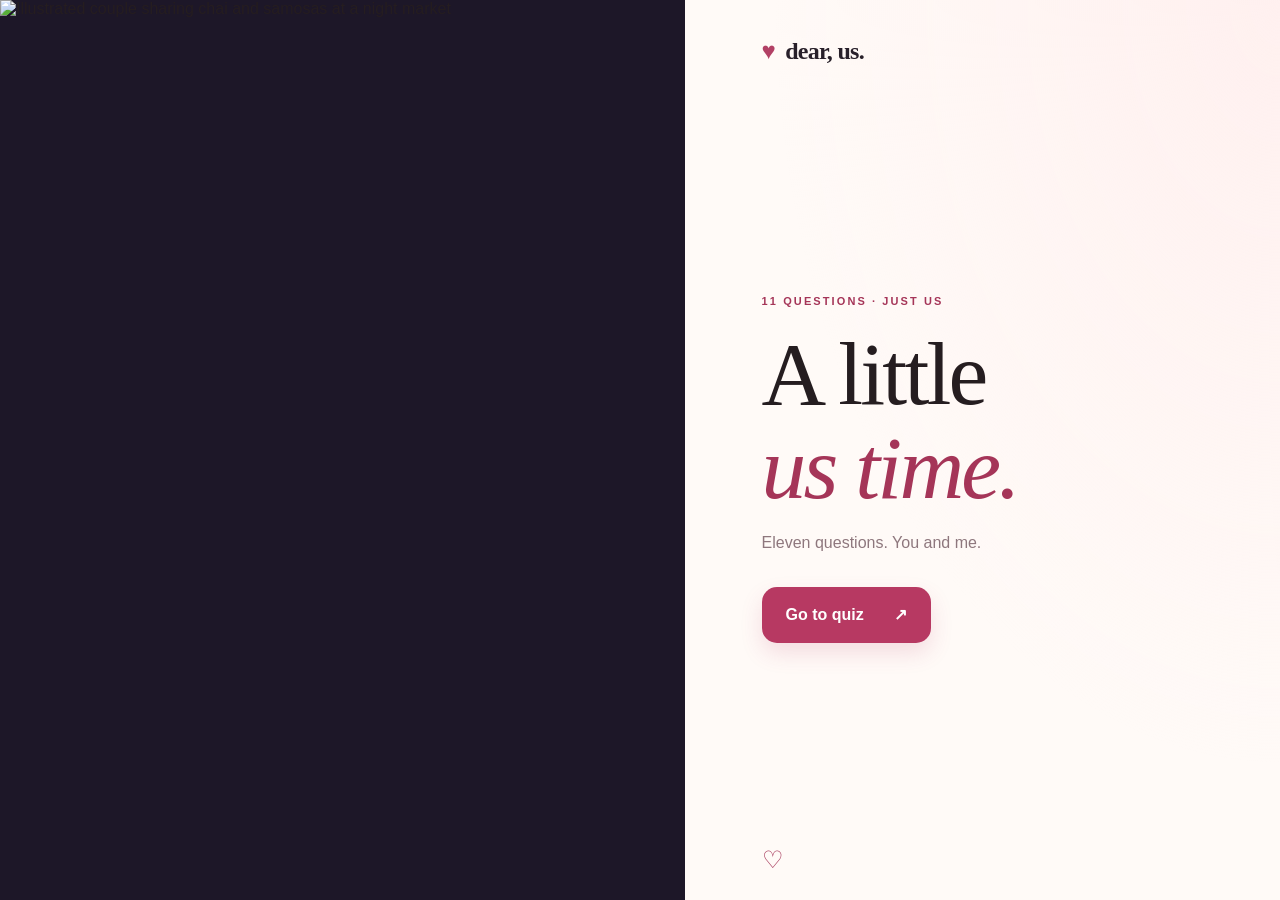
==== index.html @ bf6f41c9 "Add multi-page responsive couples quiz" ====
<!doctype html><html lang="en"><head><meta charset="utf-8"><meta name="viewport" content="width=device-width,initial-scale=1,viewport-fit=cover"><meta name="theme-color" content="#fff8f4"><meta name="apple-mobile-web-app-capable" content="yes"><meta name="apple-mobile-web-app-title" content="dear, us."><link rel="stylesheet" href="styles.css"><title>dear, us. ♡</title></head><body data-page="cover"><main class="split"><div class="visual"><img src="assets/cover.webp" alt="Illustrated couple sharing chai and samosas at a night market"></div><section class="hero"><a class="brand" href="index.html">♥ <span>dear, us.</span></a><div class="intro"><div class="eyebrow">11 questions · just us</div><h1>A little<br><em>us time.</em></h1><p>Eleven questions. You and me.</p><a class="primary" href="unlock.html">Go to quiz <span>↗</span></a></div><span class="footnote">♡</span></section></main><script src="shared.js"></script></body></html>
---- styles.css ----
:root{--ink:#251d20;--rose:#a53558;--soft:#fdf6f2;--border:#ecdeda;--paper:#fffaf7;--muted:#8e777d}
*{box-sizing:border-box}html{min-height:100%;background:var(--soft);-webkit-text-size-adjust:100%}body{margin:0;color:var(--ink);font-family:-apple-system,BlinkMacSystemFont,"Segoe UI",Arial,sans-serif;min-height:100dvh;overscroll-behavior-y:none;animation:enter .42s ease both}body.leaving{animation:leave .23s ease both;pointer-events:none}button,input{font:inherit}a{color:inherit;text-decoration:none}button{cursor:pointer;-webkit-tap-highlight-color:transparent;touch-action:manipulation}a{-webkit-tap-highlight-color:transparent}button:focus-visible,a:focus-visible,input:focus-visible{outline:3px solid #db86a1;outline-offset:3px}img{display:block;max-width:100%}
@keyframes enter{from{opacity:.45;transform:translateY(8px)}to{opacity:1;transform:translateY(0)}}@keyframes leave{to{opacity:0;transform:translateY(-7px)}}
.split{width:100%;min-height:100dvh;display:grid;grid-template-columns:minmax(0,1.07fr) minmax(0,.93fr)}.visual{min-height:100dvh;overflow:hidden;background:#1d1728}.visual img{width:100%;height:100%;min-height:100dvh;object-fit:cover;object-position:center}.hero{padding:max(38px,env(safe-area-inset-top)) max(40px,6vw) max(26px,env(safe-area-inset-bottom));display:flex;flex-direction:column;justify-content:space-between;background:radial-gradient(ellipse at top right,#fff0ef,transparent 60%),var(--paper);min-width:0}.brand{display:inline-flex;align-items:center;gap:10px;color:#b24065;font-family:Georgia,serif;font-size:24px;font-weight:bold;letter-spacing:-.7px;white-space:nowrap}.brand span{color:#28202a}.intro{padding:8vh 0 5vh;max-width:440px}.eyebrow{font-size:11px;color:var(--rose);letter-spacing:2.1px;text-transform:uppercase;font-weight:750}.intro h1,.results-main h1{font-family:Georgia,"Times New Roman",serif;line-height:1.04;letter-spacing:-2.8px;font-size:clamp(62px,7vw,108px);font-weight:400;margin:20px 0}.intro h1 em,.results-main h1 em{color:var(--rose);font-weight:400}.intro>p{color:var(--muted);font-size:16px;margin:16px 0 35px}.primary{background:#b73962;color:white;border:0;border-radius:15px;min-height:56px;padding:15px 24px;display:inline-flex;align-items:center;justify-content:space-between;gap:30px;font-weight:700;box-shadow:0 10px 22px rgba(183,57,98,.15);transition:transform .2s,box-shadow .2s}.primary:active{transform:scale(.975)}.footnote{font-size:24px;color:var(--rose)}.back{color:var(--muted);font-size:14px}.intro form{margin-top:38px}.intro label{display:block;font-weight:700;font-size:13px;margin:0 0 10px}.input-line{display:flex;align-items:center;border:1px solid var(--border);background:#fff;border-radius:12px;overflow:hidden}.input-line:focus-within{border-color:#b73962}.input-line input{min-width:0;width:100%;font-size:16px;border:0;background:transparent;padding:15px 14px;outline:none;height:55px}.tinybutton{border:0;background:transparent;color:var(--rose);padding:14px}.error{height:20px;margin:9px 0;color:#bd3351;font-size:13px}
.app{min-height:100dvh;display:flex;flex-direction:column;padding:max(20px,env(safe-area-inset-top)) max(18px,env(safe-area-inset-right)) max(20px,env(safe-area-inset-bottom)) max(18px,env(safe-area-inset-left));background:radial-gradient(circle at 50% 28%,#fff0f0,transparent 52%),var(--soft)}.app header{width:min(860px,100%);margin:0 auto;display:flex;align-items:center;justify-content:space-between}.counter{color:var(--rose);font-size:12px;letter-spacing:1px;font-weight:750}.quiz-main{width:min(760px,100%);margin:auto;display:flex;flex-direction:column;justify-content:center;gap:19px;padding:34px 0;min-height:0}.progress{height:5px;border-radius:10px;background:#efddd9;overflow:hidden}.fill{width:9.09%;height:100%;border-radius:10px;background:#b73962;transition:width .36s ease}.quiz-card{border:1px solid #f1e1df;box-shadow:0 20px 62px rgba(115,48,66,.05);border-radius:28px;background:#fffefd;min-height:450px;padding:clamp(22px,5vw,55px);display:flex;flex-direction:column;transition:opacity .17s,transform .17s}.quiz-card.switching{opacity:0;transform:translateY(8px)}.quiz-top{display:flex;align-items:center;justify-content:space-between;gap:12px;color:var(--rose);font-size:12px;letter-spacing:.6px;font-weight:700}.quiz-top span:last-child{color:#af9a9a;white-space:nowrap}.quiz-card h1{font-family:Georgia,"Times New Roman",serif;font-weight:400;font-size:clamp(29px,4.4vw,48px);line-height:1.25;letter-spacing:-.75px;margin:55px 0 25px;max-width:660px;flex:1;overflow-wrap:break-word}.buttons{position:relative;min-height:144px;display:flex;gap:13px;align-items:flex-start;padding-top:8px}.answer{border-radius:14px;border:1px solid var(--border);height:58px;min-width:150px;padding:14px 26px;font-weight:750;transition:transform .23s cubic-bezier(.2,.75,.2,1),background .2s,left .28s cubic-bezier(.2,.8,.2,1),top .28s cubic-bezier(.2,.8,.2,1)}.answer:active{transform:scale(.975)}.answer.yes{background:#b73962;color:white;border-color:#b73962}.answer.no{background:#fff;color:#54484a}.buttons.prank .no{position:absolute;top:8px;left:calc(50% + 8px);z-index:1}.buttons.prank .yes{min-width:44%;max-width:48%}.app footer{width:min(860px,100%);display:flex;align-items:center;justify-content:space-between;margin:0 auto;color:#b73962;padding:10px 0}.textbutton{border:0;background:none;font-size:14px;font-weight:700;color:#695960;padding:14px 2px}.textbutton:disabled{opacity:.3}.popup{position:fixed;inset:0;display:grid;place-items:center;z-index:15;background:rgba(36,19,31,.48);padding:max(24px,env(safe-area-inset-top)) 20px max(24px,env(safe-area-inset-bottom));opacity:0;visibility:hidden;pointer-events:none;transition:opacity .29s ease,visibility .29s}.popup.show{opacity:1;visibility:visible;pointer-events:auto}.popup.hide{opacity:0}.popup-inner{width:min(400px,88vw);border:7px solid #fff;border-radius:22px;overflow:hidden;box-shadow:0 28px 88px #32172777;transform:translateY(40px) rotate(-6deg) scale(.7);opacity:0;transition:transform .48s cubic-bezier(.2,1.3,.35,1),opacity .32s}.popup.show .popup-inner{transform:translateY(0) rotate(3deg) scale(1);opacity:1}.popup.hide .popup-inner{transform:translateY(12px) rotate(-2deg) scale(.93);opacity:0}.popup-inner img{width:100%;max-height:65dvh;object-fit:cover}
.results-main{width:min(740px,100%);margin:45px auto 70px}.results-main h1{font-size:clamp(57px,8vw,100px)}.answer-row{display:grid;grid-template-columns:36px minmax(0,1fr) 56px;gap:12px;padding:19px 4px;border-bottom:1px solid var(--border);align-items:start}.answer-row .n{color:var(--rose);font-size:12px}.answer-row .q{font-size:14px;line-height:1.5}.answer-row .a{font-weight:750;color:var(--rose);text-align:right}.answer-row .a.negative{color:#9a8083}.results-buttons{display:flex;flex-wrap:wrap;gap:12px;margin-top:28px}.secondary{border:1px solid var(--border);background:white;border-radius:15px;padding:15px 24px;font-weight:700;color:var(--rose);min-height:56px}#message{font-size:13px;color:var(--rose)}
@media(max-width:720px){.split{grid-template-columns:1fr;grid-template-rows:minmax(0,45dvh) auto}.visual,.visual img{height:45dvh;min-height:0}.visual img{object-fit:cover;object-position:center 45%}.hero{min-height:55dvh;padding:20px max(23px,env(safe-area-inset-right)) max(22px,env(safe-area-inset-bottom)) max(23px,env(safe-area-inset-left));gap:12px}.brand{font-size:21px}.intro{padding:10px 0;max-width:none}.intro h1{font-size:clamp(52px,14vw,74px);margin:14px 0}.intro>p{margin:14px 0 23px}.primary{width:100%}.app{min-height:100dvh}.quiz-main{padding:22px 0}.quiz-card{min-height:410px;border-radius:24px;padding:26px 22px}.quiz-card h1{font-size:clamp(27px,7.6vw,38px);margin:44px 0 25px}.buttons{min-height:143px}.answer{min-width:0;width:calc(50% - 7px);height:60px;padding:12px 10px}.buttons.prank .yes{min-width:0;max-width:none}.buttons.prank .no{left:calc(50% + 7px)}.results-main{margin:25px auto 50px}.results-main h1{font-size:65px}}
@media(max-width:370px){.quiz-card{padding:22px 17px;min-height:385px}.quiz-card h1{font-size:26px}.quiz-top{font-size:10px}.intro h1{font-size:52px}}@media(max-height:610px) and (orientation:landscape){.split{grid-template-columns:47% 53%;grid-template-rows:auto}.visual,.visual img{height:100dvh;min-height:100dvh}.hero{min-height:100dvh;padding:18px max(20px,env(safe-area-inset-right)) 17px max(20px,env(safe-area-inset-left))}.intro{padding:8px 0}.intro h1{font-size:clamp(38px,8vh,58px);margin:8px 0}.intro>p{margin:8px 0}.app{min-height:100dvh}.quiz-main{margin:15px auto;padding:5px 0}.quiz-card{min-height:280px;padding:17px}.quiz-card h1{font-size:27px;margin:18px 0}.buttons{min-height:100px}.answer{height:50px}.app footer{padding:0}}
@media(prefers-reduced-motion:reduce){*,*:before,*:after{animation-duration:.01ms!important;transition-duration:.01ms!important;scroll-behavior:auto!important}}
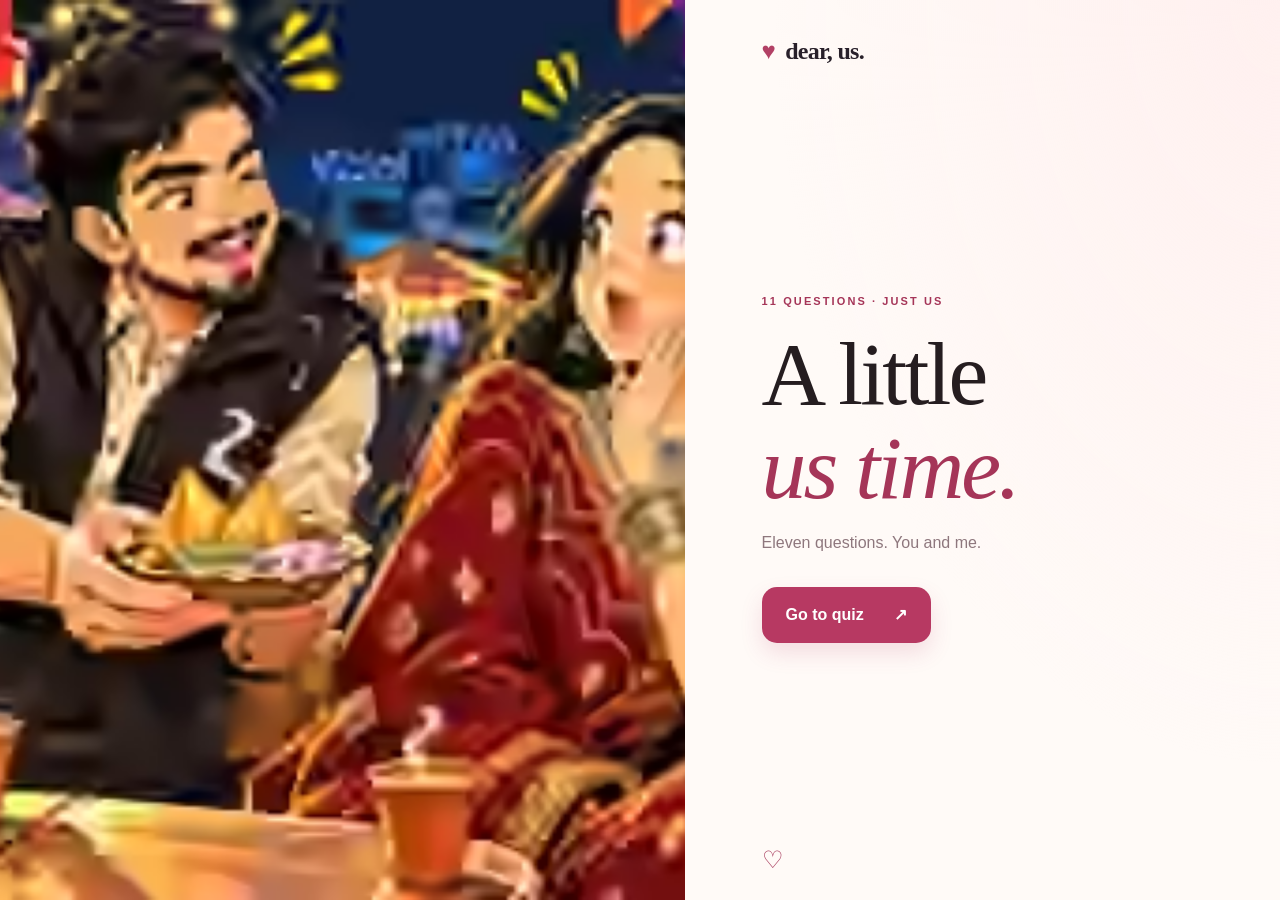
==== commit 0daba25c: "Add optimized cover and personal photos for the quiz" ====
--- a/index.html
+++ b/index.html
@@ -1 +1 @@
-<!doctype html><html lang="en"><head><meta charset="utf-8"><meta name="viewport" content="width=device-width,initial-scale=1,viewport-fit=cover"><meta name="theme-color" content="#fff8f4"><meta name="apple-mobile-web-app-capable" content="yes"><meta name="apple-mobile-web-app-title" content="dear, us."><link rel="stylesheet" href="styles.css"><title>dear, us. ♡</title></head><body data-page="cover"><main class="split"><div class="visual"><img src="assets/cover.webp" alt="Illustrated couple sharing chai and samosas at a night market"></div><section class="hero"><a class="brand" href="index.html">♥ <span>dear, us.</span></a><div class="intro"><div class="eyebrow">11 questions · just us</div><h1>A little<br><em>us time.</em></h1><p>Eleven questions. You and me.</p><a class="primary" href="unlock.html">Go to quiz <span>↗</span></a></div><span class="footnote">♡</span></section></main><script src="shared.js"></script></body></html>+<!doctype html><html lang="en"><head><meta charset="utf-8"><meta name="viewport" content="width=device-width,initial-scale=1,viewport-fit=cover"><meta name="theme-color" content="#fff8f4"><meta name="apple-mobile-web-app-capable" content="yes"><meta name="apple-mobile-web-app-title" content="dear, us."><link rel="stylesheet" href="styles.css"><title>dear, us. ♡</title></head><body data-page="cover"><main class="split"><div class="visual"><img src="assets/cover.avif" alt="Illustrated couple sharing chai and samosas at a night market"></div><section class="hero"><a class="brand" href="index.html">♥ <span>dear, us.</span></a><div class="intro"><div class="eyebrow">11 questions · just us</div><h1>A little<br><em>us time.</em></h1><p>Eleven questions. You and me.</p><a class="primary" href="unlock.html">Go to quiz <span>↗</span></a></div><span class="footnote">♡</span></section></main><script src="shared.js"></script></body></html>
